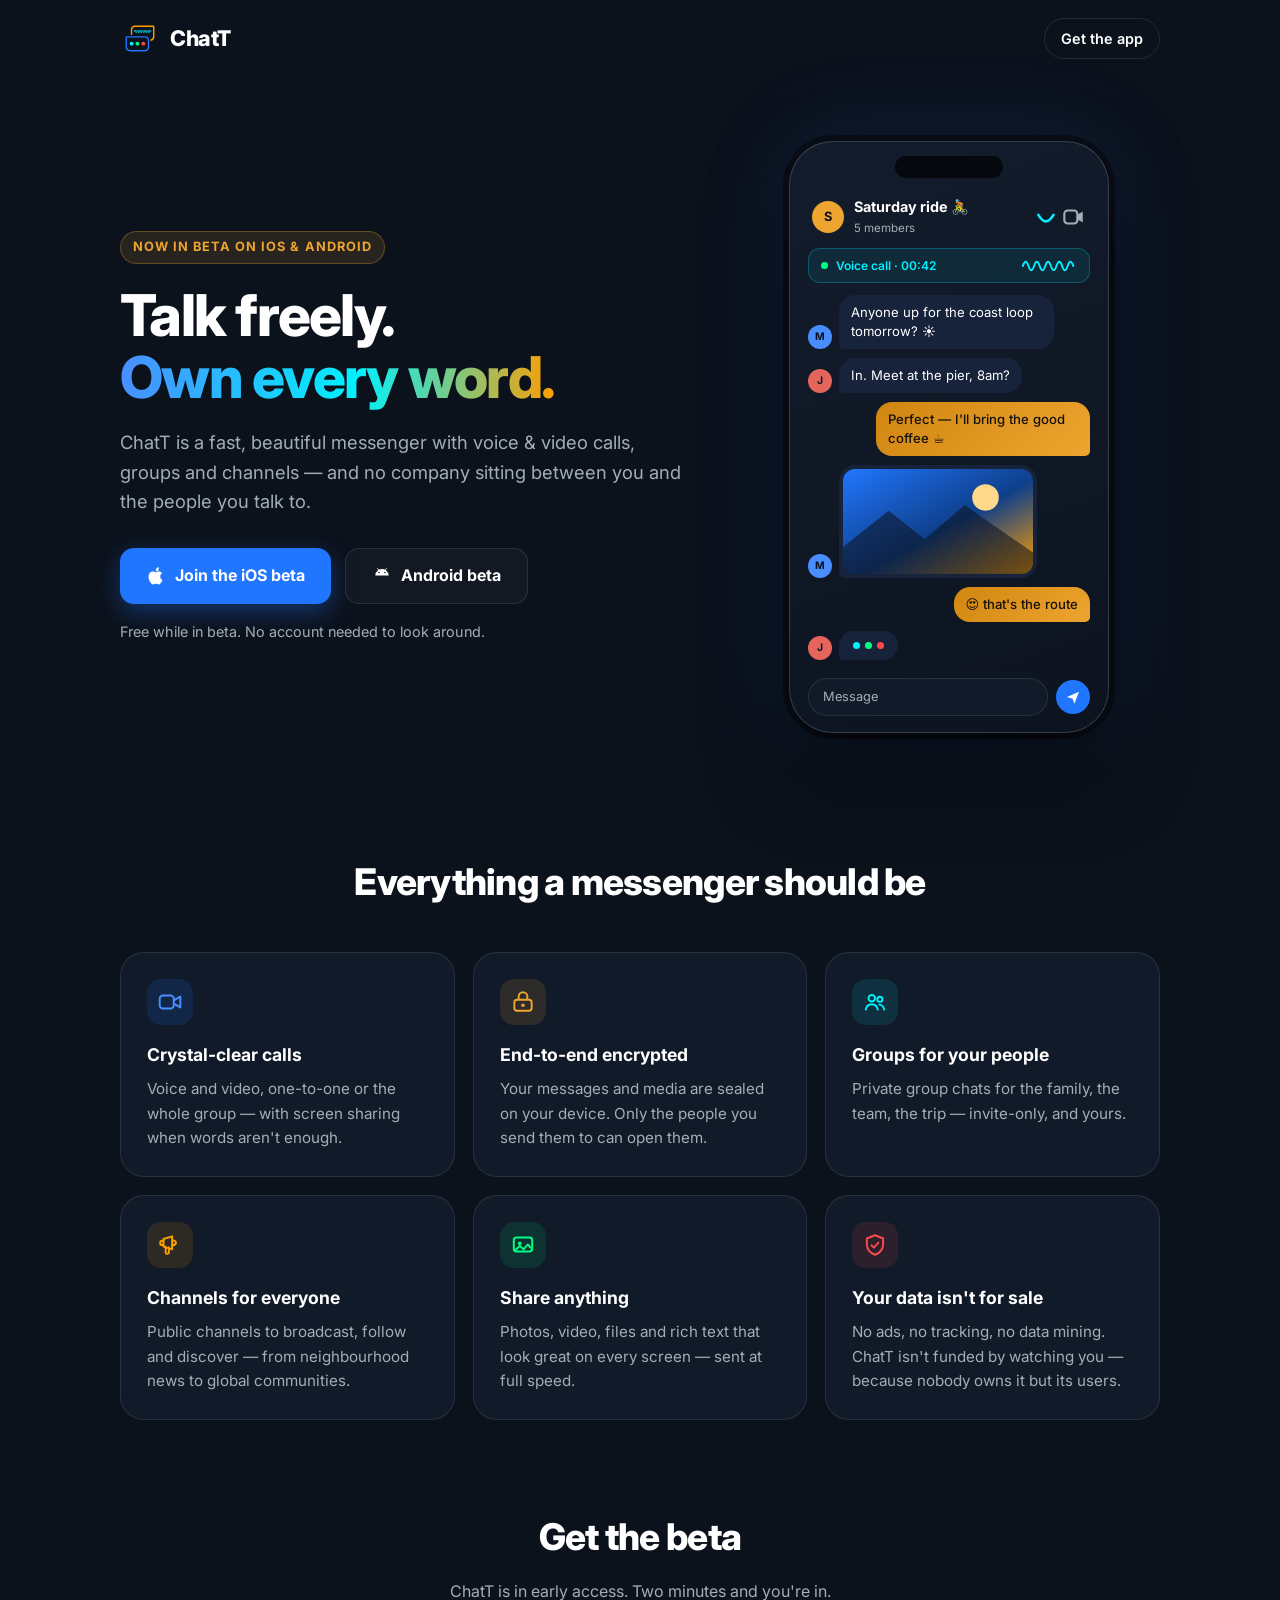
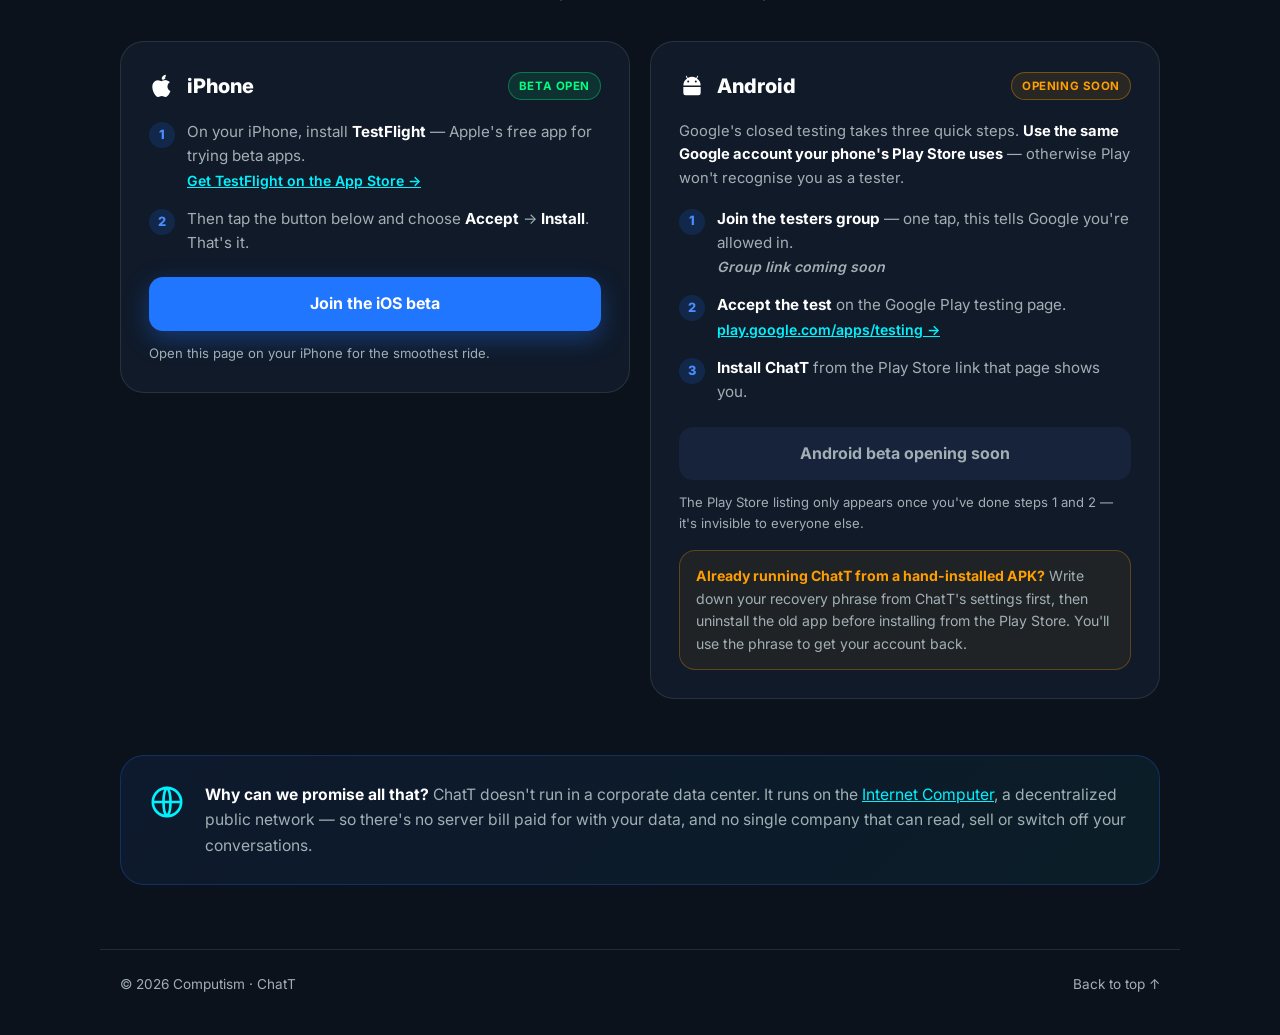
==== index.html @ c8d780f8 "ChatT landing page: hero, features, beta install steps Static HTML/CSS, no build. Dark navy brand pa" ====
<!doctype html>
<html lang="en">
<head>
  <meta charset="utf-8" />
  <meta name="viewport" content="width=device-width, initial-scale=1" />
  <title>ChatT — private messaging, calls and communities</title>
  <meta name="description" content="ChatT is a fast, private messenger with voice & video calls, groups and channels — built on the Internet Computer, so no company sits between you and the people you talk to." />
  <meta name="theme-color" content="#0C121C" />
  <meta property="og:title" content="ChatT — private messaging, calls and communities" />
  <meta property="og:description" content="Private messaging, crystal-clear calls, groups and channels. No ads, no tracking. Now in beta on iOS and Android." />
  <meta property="og:type" content="website" />
  <link rel="icon" href="assets/appicon.svg" type="image/svg+xml" />
  <link rel="stylesheet" href="styles.css" />
</head>
<body>

<header class="site-header">
  <a class="brand" href="#top" aria-label="ChatT home">
    <svg class="brand-mark" viewBox="40 46 144 133" aria-hidden="true">
      <path fill-rule="evenodd" clip-rule="evenodd" d="M131 104C138.732 104 145 110.268 145 118V145C145 152.732 138.732 159 131 159H76C67.1634 159 60 151.837 60 143V109C60 106.239 62.2386 104 65 104H131ZM67 109C65.8954 109 65 109.895 65 111V141C65 148.18 70.8203 154 78 154H130C135.523 154 140 149.523 140 144V119C140 113.477 135.523 109 130 109H67Z" fill="#2176FF"/>
      <path d="M159 66C161.761 66 164 68.2386 164 71V105C164 113.707 158.66 119.819 152.763 120.953C152.588 120.986 152.411 121 152.232 121H151.5C150.119 121 149 119.881 149 118.5C149 117.095 150.112 115.975 151.46 115.581C156.575 114.09 159 109.012 159 103V73C159 71.8954 158.105 71 157 71H94C88.4772 71 84 75.4772 84 81V97.5C84 98.8807 82.8807 100 81.5 100C80.1193 100 79 98.8807 79 97.5V80C79 72.268 85.268 66 93 66H159Z" fill="#FF9E00"/>
      <path d="M83.6087 111C84.6807 111 85.645 111.595 86.3333 112.417C88.1671 114.607 90.9202 116 94 116H135.5C136.881 116 138 117.119 138 118.5C138 119.881 136.881 121 135.5 121H93C88.0878 121 83.7672 118.47 81.2689 114.642C80.1708 112.959 81.5995 111 83.6087 111Z" fill="#0C121C"/>
      <path d="M92 87C93.5 80.3333 95 80.3333 96.5 87C98 93.6667 99.5 93.6667 101 87C102.5 80.3333 104 80.3333 105.5 87C107 93.6667 108.5 93.6667 110 87C111.5 80.3333 113 80.3333 114.5 87C116 93.6667 117.5 93.6667 119 87C120.5 80.3333 122 80.3333 123.5 87C125 93.6667 126.5 93.6667 128 87C129.5 80.3333 131 80.3333 132.5 87C134 93.6667 135.5 93.6667 137 87C138.5 80.3333 140 80.3333 141.5 87C143 93.6667 144.5 93.6667 146 87C147.5 80.3333 149 80.3333 150.5 87" stroke="#00F2FF" stroke-width="3" stroke-linecap="round"/>
      <circle cx="82" cy="131" r="7" fill="#00F2FF"/>
      <circle cx="124" cy="131" r="7" fill="#FF494C"/>
      <circle cx="103" cy="131" r="7" fill="#00FF83"/>
    </svg>
    <span class="brand-name">ChatT</span>
  </a>
  <a class="header-cta" href="#get">Get the app</a>
</header>

<main id="top">

  <!-- ============ HERO ============ -->
  <section class="hero">
    <div class="hero-copy">
      <p class="eyebrow">Now in beta on iOS &amp; Android</p>
      <h1>Talk freely.<br /><span class="grad">Own every word.</span></h1>
      <p class="lede">
        ChatT is a fast, beautiful messenger with voice &amp; video calls, groups and
        channels — and no company sitting between you and the people you talk to.
      </p>
      <div class="cta-row">
        <a class="btn btn-primary" href="https://testflight.apple.com/join/wXer1BjH">
          <svg viewBox="0 0 24 24" aria-hidden="true"><path fill="currentColor" d="M17.05 12.54c-.03-2.6 2.12-3.85 2.22-3.91-1.21-1.77-3.09-2.01-3.76-2.04-1.6-.16-3.12.94-3.93.94-.8 0-2.06-.92-3.39-.89-1.74.03-3.35 1.01-4.25 2.57-1.81 3.14-.46 7.79 1.3 10.34.86 1.25 1.89 2.65 3.24 2.6 1.3-.05 1.79-.84 3.36-.84 1.57 0 2.01.84 3.39.81 1.4-.02 2.28-1.27 3.14-2.52.99-1.45 1.39-2.85 1.42-2.92-.03-.01-2.72-1.04-2.74-4.14zM14.46 4.9c.72-.87 1.2-2.08 1.07-3.28-1.03.04-2.28.69-3.02 1.55-.66.77-1.24 2-.09 3.16 1.15.09 2.32-.58 3.04-1.43z"/></svg>
          Join the iOS beta
        </a>
        <a class="btn btn-ghost" href="#android">
          <svg viewBox="0 0 24 24" aria-hidden="true"><path fill="currentColor" d="M6.38 3.2l1.02 1.77A7.97 7.97 0 0 0 4 11.5h16a7.97 7.97 0 0 0-3.4-6.53l1.02-1.77a.4.4 0 1 0-.69-.4L15.9 4.6a7.9 7.9 0 0 0-7.8 0L7.07 2.8a.4.4 0 1 0-.69.4zM8.5 8.75a.95.95 0 1 1 0-1.9.95.95 0 0 1 0 1.9zm7 0a.95.95 0 1 1 0-1.9.95.95 0 0 1 0 1.9z"/></svg>
          Android beta
        </a>
      </div>
      <p class="cta-note">Free while in beta. No account needed to look around.</p>
    </div>

    <!-- ============ PHONE MOCKUP ============ -->
    <div class="hero-visual" aria-hidden="true">
      <div class="phone">
        <div class="phone-notch"></div>
        <div class="chat-header">
          <div class="avatar av-gold">S</div>
          <div class="chat-title">
            <strong>Saturday ride 🚴</strong>
            <span>5 members</span>
          </div>
          <svg class="call-icons" viewBox="0 0 48 20"><path d="M4 4c5 8 9 8 14 0" stroke="#00F2FF" stroke-width="2.4" fill="none" stroke-linecap="round" transform="translate(0,4)"/><rect x="28" y="4" width="12" height="12" rx="3" fill="none" stroke="#a1afb4" stroke-width="2"/><path d="M40 8l5-3v10l-5-3z" fill="#a1afb4"/></svg>
        </div>
        <div class="call-banner">
          <span class="pulse-dot"></span> Voice call · 00:42
          <svg viewBox="0 0 60 14" class="wave"><path d="M2 7 C4 1,6 1,8 7 S12 13,14 7 S18 1,20 7 S24 13,26 7 S30 1,32 7 S36 13,38 7 S42 1,44 7 S48 13,50 7 S54 1,56 7" stroke="#00F2FF" stroke-width="2" fill="none" stroke-linecap="round"/></svg>
        </div>
        <div class="chat-scroll">
          <div class="msg received">
            <div class="avatar av-blue">M</div>
            <div class="bubble">Anyone up for the coast loop tomorrow? ☀️</div>
          </div>
          <div class="msg received">
            <div class="avatar av-coral">J</div>
            <div class="bubble">In. Meet at the pier, 8am?</div>
          </div>
          <div class="msg sent">
            <div class="bubble">Perfect — I'll bring the good coffee ☕</div>
          </div>
          <div class="msg received">
            <div class="avatar av-blue">M</div>
            <div class="bubble bubble-img">
              <svg viewBox="0 0 200 110"><defs><linearGradient id="pic" x1="0" y1="0" x2="1" y2="1"><stop offset="0" stop-color="#2176FF"/><stop offset=".55" stop-color="#0e3f8a"/><stop offset="1" stop-color="#FF9E00"/></linearGradient></defs><rect width="200" height="110" fill="url(#pic)"/><circle cx="150" cy="30" r="14" fill="#FFD98A"/><path d="M0 82 L48 44 L86 74 L128 38 L200 88 L200 110 L0 110 Z" fill="#0C121C" opacity=".55"/></svg>
            </div>
          </div>
          <div class="msg sent">
            <div class="bubble">😍 that's the route</div>
          </div>
          <div class="msg received typing">
            <div class="avatar av-coral">J</div>
            <div class="bubble bubble-typing">
              <span class="dot d1"></span><span class="dot d2"></span><span class="dot d3"></span>
            </div>
          </div>
        </div>
        <div class="chat-input">
          <div class="fake-field">Message</div>
          <div class="send-btn"><svg viewBox="0 0 24 24"><path d="M3 12l18-8-7 18-2.5-7.5L3 12z" fill="#fff"/></svg></div>
        </div>
      </div>
    </div>
  </section>

  <!-- ============ FEATURES ============ -->
  <section class="features" aria-labelledby="features-title">
    <h2 id="features-title">Everything a messenger should be</h2>
    <div class="feature-grid">
      <article class="card">
        <div class="card-icon icon-blue"><svg viewBox="0 0 24 24"><rect x="2.5" y="6" width="13" height="12" rx="3" fill="none" stroke="currentColor" stroke-width="1.8"/><path d="M15.5 10.5l6-3.5v10l-6-3.5" fill="none" stroke="currentColor" stroke-width="1.8" stroke-linejoin="round"/></svg></div>
        <h3>Crystal-clear calls</h3>
        <p>Voice and video, one-to-one or the whole group — with screen sharing when words aren't enough.</p>
      </article>
      <article class="card">
        <div class="card-icon icon-gold"><svg viewBox="0 0 24 24"><rect x="4" y="10" width="16" height="10" rx="2.5" fill="none" stroke="currentColor" stroke-width="1.8"/><path d="M8 10V7a4 4 0 0 1 8 0v3" fill="none" stroke="currentColor" stroke-width="1.8"/><circle cx="12" cy="15" r="1.6" fill="currentColor"/></svg></div>
        <h3>End-to-end encrypted</h3>
        <p>Your messages and media are sealed on your device. Only the people you send them to can open them.</p>
      </article>
      <article class="card">
        <div class="card-icon icon-cyan"><svg viewBox="0 0 24 24"><circle cx="9" cy="8.5" r="3" fill="none" stroke="currentColor" stroke-width="1.8"/><path d="M3.5 19c.6-3.2 2.8-5 5.5-5s4.9 1.8 5.5 5" fill="none" stroke="currentColor" stroke-width="1.8" stroke-linecap="round"/><circle cx="16.5" cy="9.5" r="2.4" fill="none" stroke="currentColor" stroke-width="1.8"/><path d="M16 14.4c2.3.2 4 1.8 4.5 4.6" fill="none" stroke="currentColor" stroke-width="1.8" stroke-linecap="round"/></svg></div>
        <h3>Groups for your people</h3>
        <p>Private group chats for the family, the team, the trip — invite-only, and yours.</p>
      </article>
      <article class="card">
        <div class="card-icon icon-orange"><svg viewBox="0 0 24 24"><path d="M14 4l-8 2.5v7L14 16V4z" fill="none" stroke="currentColor" stroke-width="1.8" stroke-linejoin="round"/><path d="M6 8H4.5A1.5 1.5 0 0 0 3 9.5v1A1.5 1.5 0 0 0 4.5 12H6M14 7.5c2 .3 3.5 1 3.5 2.5s-1.5 2.2-3.5 2.5M8 13.5V19a1 1 0 0 0 1 1h1a1 1 0 0 0 1-1v-5" fill="none" stroke="currentColor" stroke-width="1.8" stroke-linecap="round"/></svg></div>
        <h3>Channels for everyone</h3>
        <p>Public channels to broadcast, follow and discover — from neighbourhood news to global communities.</p>
      </article>
      <article class="card">
        <div class="card-icon icon-green"><svg viewBox="0 0 24 24"><rect x="3.5" y="5" width="17" height="13" rx="2.5" fill="none" stroke="currentColor" stroke-width="1.8"/><circle cx="9" cy="10.5" r="1.7" fill="currentColor"/><path d="M4.5 17l4.5-4 3.5 3 4-4.5 3 3.5" fill="none" stroke="currentColor" stroke-width="1.8" stroke-linejoin="round"/></svg></div>
        <h3>Share anything</h3>
        <p>Photos, video, files and rich text that look great on every screen — sent at full speed.</p>
      </article>
      <article class="card">
        <div class="card-icon icon-coral"><svg viewBox="0 0 24 24"><path d="M12 3l7.5 3v5c0 4.5-3 8.3-7.5 10-4.5-1.7-7.5-5.5-7.5-10V6L12 3z" fill="none" stroke="currentColor" stroke-width="1.8" stroke-linejoin="round"/><path d="M8.8 12.2l2.2 2.2 4.2-4.6" fill="none" stroke="currentColor" stroke-width="1.8" stroke-linecap="round" stroke-linejoin="round"/></svg></div>
        <h3>Your data isn't for sale</h3>
        <p>No ads, no tracking, no data mining. ChatT isn't funded by watching you — because nobody owns it but its users.</p>
      </article>
    </div>
  </section>

  <!-- ============ GET THE APP ============ -->
  <section class="get" id="get" aria-labelledby="get-title">
    <h2 id="get-title">Get the beta</h2>
    <p class="get-sub">ChatT is in early access. Two minutes and you're in.</p>

    <div class="store-grid">
      <article class="store-card" id="ios">
        <header class="store-head">
          <svg class="store-logo" viewBox="0 0 24 24" aria-hidden="true"><path fill="currentColor" d="M17.05 12.54c-.03-2.6 2.12-3.85 2.22-3.91-1.21-1.77-3.09-2.01-3.76-2.04-1.6-.16-3.12.94-3.93.94-.8 0-2.06-.92-3.39-.89-1.74.03-3.35 1.01-4.25 2.57-1.81 3.14-.46 7.79 1.3 10.34.86 1.25 1.89 2.65 3.24 2.6 1.3-.05 1.79-.84 3.36-.84 1.57 0 2.01.84 3.39.81 1.4-.02 2.28-1.27 3.14-2.52.99-1.45 1.39-2.85 1.42-2.92-.03-.01-2.72-1.04-2.74-4.14zM14.46 4.9c.72-.87 1.2-2.08 1.07-3.28-1.03.04-2.28.69-3.02 1.55-.66.77-1.24 2-.09 3.16 1.15.09 2.32-.58 3.04-1.43z"/></svg>
          <h3>iPhone</h3>
          <span class="pill pill-live">Beta open</span>
        </header>
        <ol class="steps">
          <li><span class="step-n">1</span><span>On your iPhone, install <strong>TestFlight</strong> — Apple's free app for trying beta apps.<br /><a class="mini-link" href="https://apps.apple.com/app/testflight/id899247664">Get TestFlight on the App&nbsp;Store&nbsp;→</a></span></li>
          <li><span class="step-n">2</span><span>Then tap the button below and choose <strong>Accept</strong> → <strong>Install</strong>. That's it.</span></li>
        </ol>
        <a class="btn btn-primary btn-block" href="https://testflight.apple.com/join/wXer1BjH">Join the iOS beta</a>
        <p class="store-note">Open this page on your iPhone for the smoothest ride.</p>
      </article>

      <article class="store-card" id="android">
        <header class="store-head">
          <svg class="store-logo" viewBox="0 0 24 24" aria-hidden="true"><path fill="currentColor" d="M6.38 3.2l1.02 1.77A7.97 7.97 0 0 0 4 11.5h16a7.97 7.97 0 0 0-3.4-6.53l1.02-1.77a.4.4 0 1 0-.69-.4L15.9 4.6a7.9 7.9 0 0 0-7.8 0L7.07 2.8a.4.4 0 1 0-.69.4zM8.5 8.75a.95.95 0 1 1 0-1.9.95.95 0 0 1 0 1.9zm7 0a.95.95 0 1 1 0-1.9.95.95 0 0 1 0 1.9zM4 13h16v5.5a2 2 0 0 1-2 2H6a2 2 0 0 1-2-2V13z"/></svg>
          <h3>Android</h3>
          <span class="pill pill-soon">Opening soon</span>
        </header>
        <p class="store-preamble">Google's closed testing takes three quick steps. <strong>Use the same Google account your phone's Play&nbsp;Store uses</strong> — otherwise Play won't recognise you as a tester.</p>
        <ol class="steps">
          <!-- TODO: real Google Group URL once the testers group exists -->
          <li><span class="step-n">1</span><span><strong>Join the testers group</strong> — one tap, this tells Google you're allowed in.<br /><span class="mini-link mini-disabled">Group link coming soon</span></span></li>
          <li><span class="step-n">2</span><span><strong>Accept the test</strong> on the Google Play testing page.<br /><a class="mini-link" href="https://play.google.com/apps/testing/com.computism.chatt">play.google.com/apps/testing&nbsp;→</a></span></li>
          <li><span class="step-n">3</span><span><strong>Install ChatT</strong> from the Play Store link that page shows you.</span></li>
        </ol>
        <span class="btn btn-disabled btn-block" aria-disabled="true">Android beta opening soon</span>
        <p class="store-note">The Play Store listing only appears once you've done steps 1 and 2 — it's invisible to everyone else.</p>
        <aside class="upgrade-note">
          <strong>Already running ChatT from a hand-installed APK?</strong> Write down your
          recovery phrase from ChatT's settings first, then uninstall the old app before
          installing from the Play Store. You'll use the phrase to get your account back.
        </aside>
      </article>
    </div>
  </section>

  <!-- ============ TRUST FOOTNOTE ============ -->
  <section class="trust">
    <svg class="trust-mark" viewBox="0 0 24 24" aria-hidden="true"><circle cx="12" cy="12" r="8.5" fill="none" stroke="currentColor" stroke-width="1.6"/><path d="M3.5 12h17M12 3.5c2.8 2.4 2.8 14.6 0 17M12 3.5c-2.8 2.4-2.8 14.6 0 17" fill="none" stroke="currentColor" stroke-width="1.6"/></svg>
    <p>
      <strong>Why can we promise all that?</strong> ChatT doesn't run in a corporate data
      center. It runs on the <a href="https://internetcomputer.org">Internet Computer</a>,
      a decentralized public network — so there's no server bill paid for with your data,
      and no single company that can read, sell or switch off your conversations.
    </p>
  </section>

</main>

<footer class="site-footer">
  <span>© 2026 Computism · ChatT</span>
  <a href="#top">Back to top ↑</a>
</footer>

</body>
</html>
---- styles.css ----
/* ============ base ============ */
@font-face {
  font-family: "Inter";
  src: url("assets/fonts/Inter-Variable.woff2") format("woff2");
  font-weight: 100 900;
  font-display: swap;
}

:root {
  --bg: #0c121c;
  --surface-1: #101a29;
  --surface-2: #16233a;
  --line: rgba(161, 175, 180, 0.16);
  --text: #ffffff;
  --text-2: #a1afb4;
  --blue: #2176ff;
  --blue-bright: #4a8dff;
  --orange: #ff9e00;
  --cyan: #00f2ff;
  --gold: #eea530;
  --gold-deep: #d08610;
  --green: #00ff83;
  --coral: #ff494c;
  --rad: 16px;
  --rad-lg: 24px;
}

* { margin: 0; padding: 0; box-sizing: border-box; }

html { scroll-behavior: smooth; }

body {
  font-family: "Inter", system-ui, -apple-system, BlinkMacSystemFont, "Segoe UI", Roboto, sans-serif;
  background: var(--bg);
  color: var(--text);
  line-height: 1.6;
  -webkit-font-smoothing: antialiased;
}

img, svg { max-width: 100%; }
a { color: var(--cyan); }

main {
  max-width: 1080px;
  margin: 0 auto;
  padding: 0 20px;
}

/* ============ header ============ */
.site-header {
  max-width: 1080px;
  margin: 0 auto;
  padding: 18px 20px;
  display: flex;
  align-items: center;
  justify-content: space-between;
}

.brand {
  display: flex;
  align-items: center;
  gap: 10px;
  text-decoration: none;
  color: var(--text);
}

.brand-mark { width: 40px; height: 37px; }

.brand-name {
  font-size: 1.35rem;
  font-weight: 800;
  letter-spacing: -0.02em;
}

.header-cta {
  font-size: 0.9rem;
  font-weight: 600;
  color: var(--text);
  text-decoration: none;
  padding: 8px 16px;
  border: 1px solid var(--line);
  border-radius: 999px;
  transition: border-color 0.2s, background 0.2s;
}
.header-cta:hover { border-color: var(--blue); background: rgba(33, 118, 255, 0.12); }

/* ============ hero ============ */
.hero {
  display: grid;
  gap: 48px;
  padding: 40px 0 72px;
  align-items: center;
}

.eyebrow {
  display: inline-block;
  font-size: 0.8rem;
  font-weight: 700;
  letter-spacing: 0.08em;
  text-transform: uppercase;
  color: var(--gold);
  background: rgba(238, 165, 48, 0.12);
  border: 1px solid rgba(238, 165, 48, 0.3);
  padding: 5px 12px;
  border-radius: 999px;
  margin-bottom: 20px;
}

h1 {
  font-size: clamp(2.4rem, 6vw, 3.6rem);
  font-weight: 800;
  letter-spacing: -0.03em;
  line-height: 1.08;
  margin-bottom: 20px;
}

.grad {
  background: linear-gradient(92deg, var(--blue-bright) 0%, var(--cyan) 55%, var(--orange) 100%);
  -webkit-background-clip: text;
  background-clip: text;
  color: transparent;
}

.lede {
  font-size: 1.15rem;
  color: var(--text-2);
  max-width: 34em;
  margin-bottom: 32px;
}

.cta-row {
  display: flex;
  flex-wrap: wrap;
  gap: 14px;
}

.btn {
  display: inline-flex;
  align-items: center;
  justify-content: center;
  gap: 9px;
  font-family: inherit;
  font-size: 1rem;
  font-weight: 700;
  text-decoration: none;
  padding: 14px 26px;
  border-radius: 14px;
  transition: transform 0.15s, box-shadow 0.15s, background 0.2s;
}
.btn svg { width: 20px; height: 20px; flex: none; }

.btn-primary {
  background: var(--blue);
  color: #fff;
  box-shadow: 0 8px 24px rgba(33, 118, 255, 0.35);
}
.btn-primary:hover { background: var(--blue-bright); transform: translateY(-1px); }

.btn-ghost {
  color: var(--text);
  border: 1px solid var(--line);
  background: rgba(255, 255, 255, 0.03);
}
.btn-ghost:hover { border-color: var(--text-2); }

.btn-disabled {
  background: var(--surface-2);
  color: var(--text-2);
  cursor: not-allowed;
}

.btn-block { width: 100%; }

.cta-note {
  margin-top: 16px;
  font-size: 0.9rem;
  color: var(--text-2);
}

/* ============ phone mockup ============ */
.hero-visual { display: flex; justify-content: center; }

.phone {
  width: min(320px, 88vw);
  background: linear-gradient(160deg, #131c2c, #0d1420);
  border: 1px solid rgba(161, 175, 180, 0.25);
  border-radius: 44px;
  padding: 14px 12px 12px;
  box-shadow:
    0 40px 80px rgba(0, 0, 0, 0.55),
    0 0 0 6px rgba(9, 13, 20, 0.9),
    0 0 90px rgba(33, 118, 255, 0.18);
  display: flex;
  flex-direction: column;
  overflow: hidden;
}

.phone-notch {
  width: 108px;
  height: 22px;
  background: #05080d;
  border-radius: 999px;
  margin: 0 auto 12px;
}

.chat-header {
  display: flex;
  align-items: center;
  gap: 10px;
  padding: 8px 10px;
}

.chat-title { flex: 1; line-height: 1.25; }
.chat-title strong { display: block; font-size: 0.9rem; }
.chat-title span { font-size: 0.72rem; color: var(--text-2); }
.call-icons { width: 52px; height: 22px; }

.avatar {
  width: 32px;
  height: 32px;
  border-radius: 50%;
  display: flex;
  align-items: center;
  justify-content: center;
  font-size: 0.8rem;
  font-weight: 700;
  color: #0c121c;
  flex: none;
}
.av-gold { background: var(--gold); }
.av-blue { background: var(--blue-bright); }
.av-coral { background: #e3655b; }

.call-banner {
  display: flex;
  align-items: center;
  gap: 8px;
  margin: 4px 6px 8px;
  padding: 7px 12px;
  border-radius: 12px;
  background: rgba(0, 242, 255, 0.08);
  border: 1px solid rgba(0, 242, 255, 0.25);
  font-size: 0.75rem;
  font-weight: 600;
  color: var(--cyan);
}
.call-banner .wave { width: 56px; height: 14px; margin-left: auto; }

.pulse-dot {
  width: 7px;
  height: 7px;
  border-radius: 50%;
  background: var(--green);
  animation: pulse 1.6s ease-in-out infinite;
}

@keyframes pulse {
  0%, 100% { opacity: 1; }
  50% { opacity: 0.35; }
}

.chat-scroll {
  display: flex;
  flex-direction: column;
  gap: 9px;
  padding: 4px 6px 12px;
}

.msg { display: flex; align-items: flex-end; gap: 7px; }
.msg .avatar { width: 24px; height: 24px; font-size: 0.65rem; }
.msg.sent { justify-content: flex-end; }

.bubble {
  max-width: 76%;
  padding: 8px 12px;
  border-radius: 16px;
  font-size: 0.82rem;
  line-height: 1.45;
  background: var(--surface-2);
  border-bottom-left-radius: 5px;
}

.msg.sent .bubble {
  background: linear-gradient(135deg, var(--gold-deep), var(--gold));
  color: #14100a;
  font-weight: 500;
  border-bottom-left-radius: 16px;
  border-bottom-right-radius: 5px;
}

.bubble-img { padding: 4px; overflow: hidden; }
.bubble-img svg { display: block; border-radius: 12px; width: 190px; }

.bubble-typing { display: flex; gap: 5px; padding: 11px 14px; }
.dot {
  width: 7px;
  height: 7px;
  border-radius: 50%;
  animation: bounce 1.2s ease-in-out infinite;
}
.d1 { background: var(--cyan); }
.d2 { background: var(--green); animation-delay: 0.15s; }
.d3 { background: var(--coral); animation-delay: 0.3s; }

@keyframes bounce {
  0%, 60%, 100% { transform: translateY(0); }
  30% { transform: translateY(-4px); }
}

@media (prefers-reduced-motion: reduce) {
  .pulse-dot, .dot { animation: none; }
  html { scroll-behavior: auto; }
}

.chat-input {
  display: flex;
  align-items: center;
  gap: 8px;
  padding: 6px 6px 4px;
}

.fake-field {
  flex: 1;
  background: var(--surface-1);
  border: 1px solid var(--line);
  border-radius: 999px;
  padding: 8px 14px;
  font-size: 0.8rem;
  color: var(--text-2);
}

.send-btn {
  width: 34px;
  height: 34px;
  border-radius: 50%;
  background: var(--blue);
  display: flex;
  align-items: center;
  justify-content: center;
  flex: none;
}
.send-btn svg { width: 16px; height: 16px; }

/* ============ features ============ */
.features { padding: 24px 0 64px; }

h2 {
  font-size: clamp(1.7rem, 4vw, 2.3rem);
  font-weight: 800;
  letter-spacing: -0.02em;
  text-align: center;
  margin-bottom: 40px;
}

.feature-grid {
  display: grid;
  gap: 18px;
  grid-template-columns: 1fr;
}

.card {
  background: var(--surface-1);
  border: 1px solid var(--line);
  border-radius: var(--rad-lg);
  padding: 26px;
  transition: border-color 0.2s, transform 0.2s;
}
.card:hover { border-color: rgba(33, 118, 255, 0.4); transform: translateY(-2px); }

.card-icon {
  width: 46px;
  height: 46px;
  border-radius: 14px;
  display: flex;
  align-items: center;
  justify-content: center;
  margin-bottom: 16px;
}
.card-icon svg { width: 26px; height: 26px; }

.icon-blue   { color: var(--blue-bright); background: rgba(33, 118, 255, 0.14); }
.icon-gold   { color: var(--gold);        background: rgba(238, 165, 48, 0.13); }
.icon-cyan   { color: var(--cyan);        background: rgba(0, 242, 255, 0.1); }
.icon-orange { color: var(--orange);      background: rgba(255, 158, 0, 0.12); }
.icon-green  { color: var(--green);       background: rgba(0, 255, 131, 0.1); }
.icon-coral  { color: var(--coral);       background: rgba(255, 73, 76, 0.12); }

.card h3 { font-size: 1.1rem; font-weight: 700; margin-bottom: 8px; }
.card p { font-size: 0.95rem; color: var(--text-2); }

/* ============ get the app ============ */
.get { padding: 24px 0 56px; }

.get-sub {
  text-align: center;
  color: var(--text-2);
  margin: -28px 0 36px;
}

.store-grid {
  display: grid;
  gap: 20px;
  grid-template-columns: 1fr;
  align-items: start;
}

.store-card {
  background: var(--surface-1);
  border: 1px solid var(--line);
  border-radius: var(--rad-lg);
  padding: 28px;
  scroll-margin-top: 24px;
}

.store-head {
  display: flex;
  align-items: center;
  gap: 12px;
  margin-bottom: 18px;
}
.store-logo { width: 26px; height: 26px; color: var(--text); flex: none; }
.store-head h3 { font-size: 1.25rem; font-weight: 800; flex: 1; }

.pill {
  font-size: 0.72rem;
  font-weight: 700;
  letter-spacing: 0.05em;
  text-transform: uppercase;
  padding: 4px 10px;
  border-radius: 999px;
}
.pill-live { color: var(--green); background: rgba(0, 255, 131, 0.1); border: 1px solid rgba(0, 255, 131, 0.35); }
.pill-soon { color: var(--orange); background: rgba(255, 158, 0, 0.1); border: 1px solid rgba(255, 158, 0, 0.35); }

.store-preamble {
  font-size: 0.92rem;
  color: var(--text-2);
  margin-bottom: 16px;
}
.store-preamble strong { color: var(--text); }

.steps {
  list-style: none;
  display: flex;
  flex-direction: column;
  gap: 14px;
  margin-bottom: 22px;
}

.steps li {
  display: flex;
  gap: 12px;
  font-size: 0.95rem;
  color: var(--text-2);
}
.steps strong { color: var(--text); }

.step-n {
  width: 26px;
  height: 26px;
  border-radius: 50%;
  background: rgba(33, 118, 255, 0.16);
  color: var(--blue-bright);
  font-size: 0.8rem;
  font-weight: 800;
  display: flex;
  align-items: center;
  justify-content: center;
  flex: none;
  margin-top: 2px;
}

.mini-link { font-size: 0.88rem; font-weight: 600; }
.mini-disabled { color: var(--text-2); font-style: italic; }

.store-note {
  margin-top: 12px;
  font-size: 0.82rem;
  color: var(--text-2);
}

.upgrade-note {
  margin-top: 16px;
  padding: 14px 16px;
  border-radius: var(--rad);
  background: rgba(255, 158, 0, 0.07);
  border: 1px solid rgba(255, 158, 0, 0.28);
  font-size: 0.88rem;
  color: var(--text-2);
}
.upgrade-note strong { color: var(--orange); }

/* ============ trust ============ */
.trust {
  display: flex;
  gap: 18px;
  align-items: flex-start;
  background: linear-gradient(135deg, rgba(33, 118, 255, 0.08), rgba(0, 242, 255, 0.05));
  border: 1px solid rgba(33, 118, 255, 0.25);
  border-radius: var(--rad-lg);
  padding: 26px;
  margin-bottom: 64px;
}

.trust-mark { width: 40px; height: 40px; color: var(--cyan); flex: none; }
.trust p { font-size: 0.98rem; color: var(--text-2); }
.trust strong { color: var(--text); }

/* ============ footer ============ */
.site-footer {
  border-top: 1px solid var(--line);
  padding: 24px 20px 40px;
  max-width: 1080px;
  margin: 0 auto;
  display: flex;
  justify-content: space-between;
  gap: 12px;
  font-size: 0.85rem;
  color: var(--text-2);
}
.site-footer a { color: var(--text-2); text-decoration: none; }
.site-footer a:hover { color: var(--text); }

/* ============ desktop ============ */
@media (min-width: 760px) {
  .hero {
    grid-template-columns: 1.15fr 0.85fr;
    padding: 64px 0 96px;
  }
  .feature-grid { grid-template-columns: repeat(3, 1fr); }
  .store-grid { grid-template-columns: 1fr 1fr; }
}

@media (min-width: 500px) and (max-width: 759px) {
  .feature-grid { grid-template-columns: repeat(2, 1fr); }
}
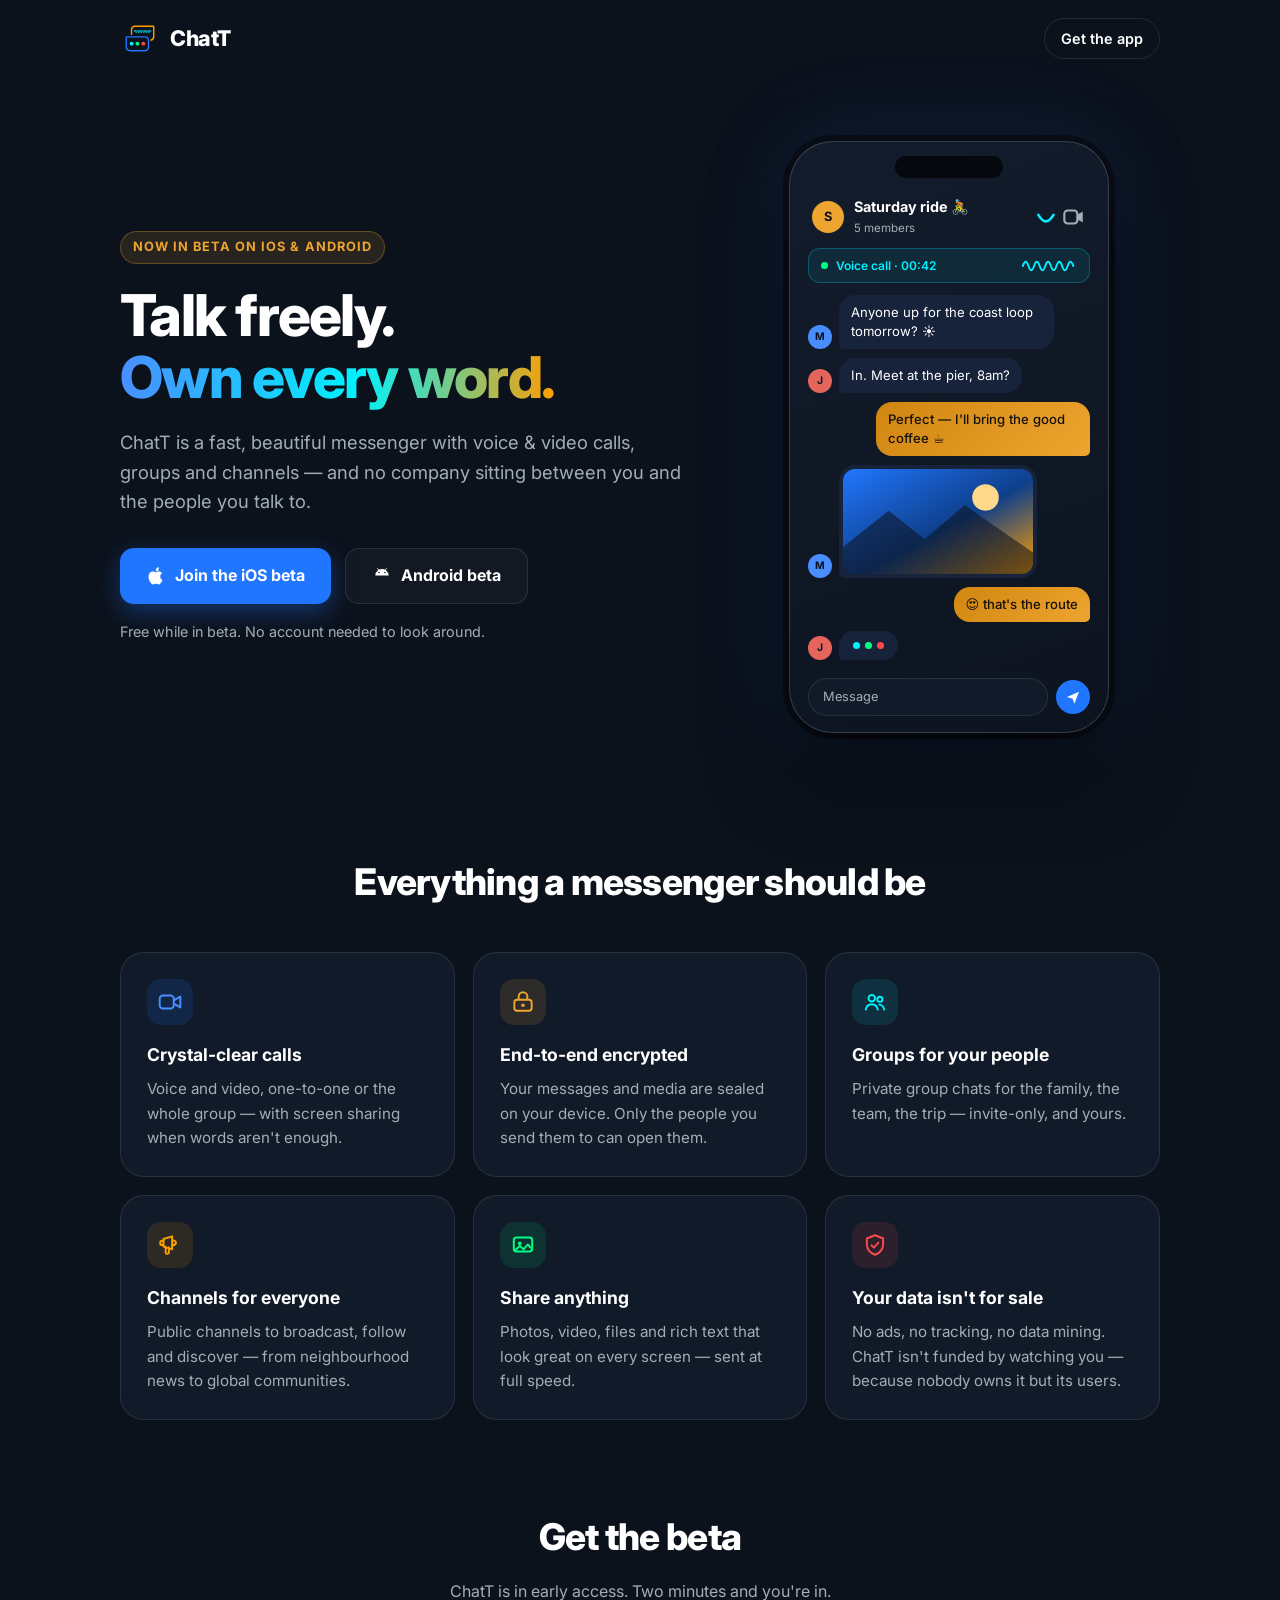
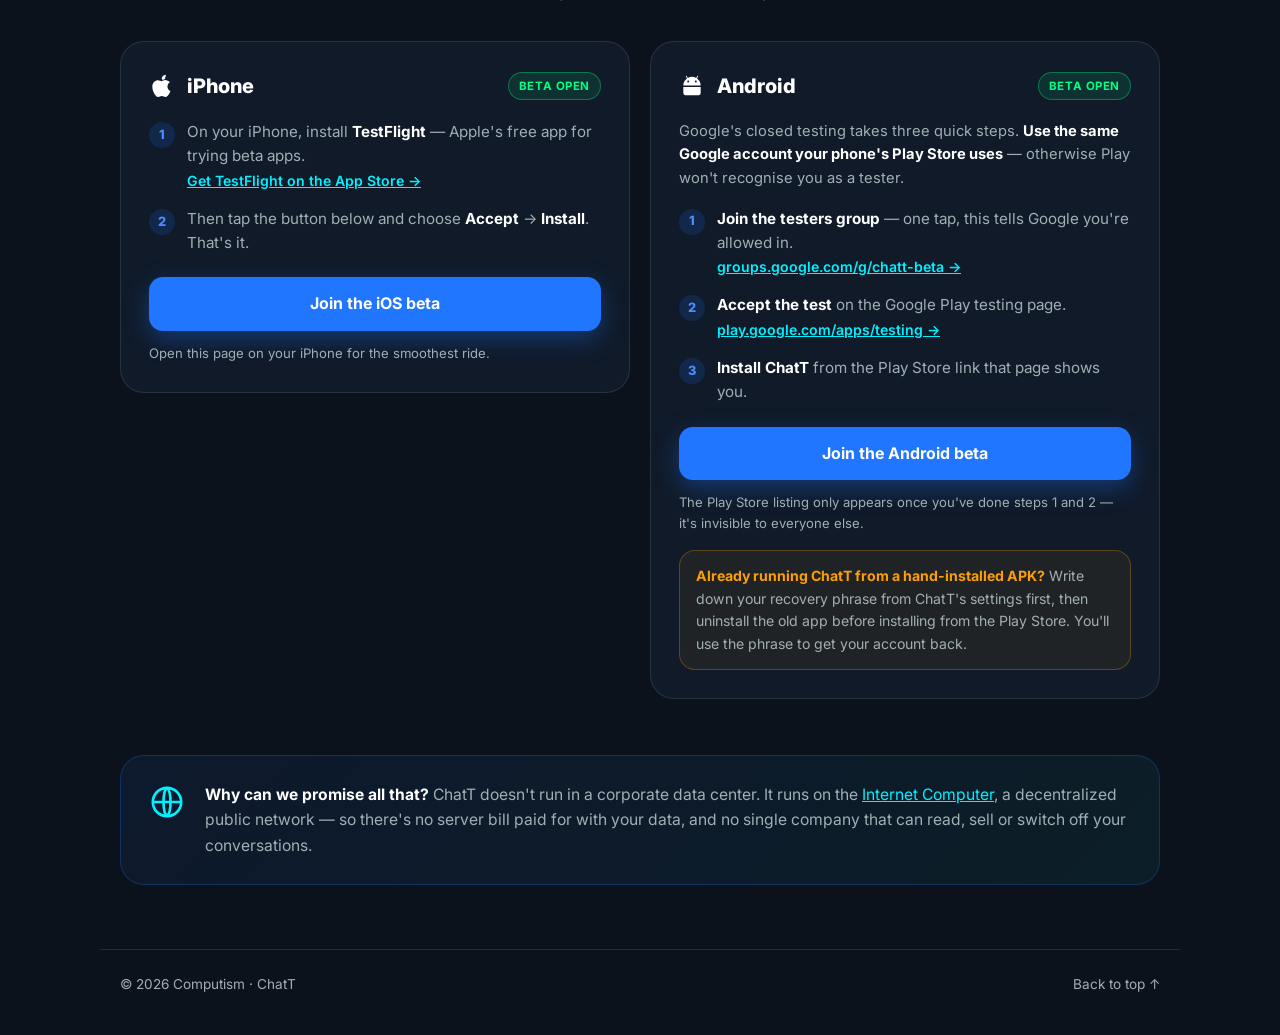
==== commit c68c719c: "Wire Android beta: real Google Group link, enable CTA Co-Authored-By: Claude Fable 5 <noreply@anthro" ====
--- a/index.html
+++ b/index.html
@@ -167,16 +167,15 @@
         <header class="store-head">
           <svg class="store-logo" viewBox="0 0 24 24" aria-hidden="true"><path fill="currentColor" d="M6.38 3.2l1.02 1.77A7.97 7.97 0 0 0 4 11.5h16a7.97 7.97 0 0 0-3.4-6.53l1.02-1.77a.4.4 0 1 0-.69-.4L15.9 4.6a7.9 7.9 0 0 0-7.8 0L7.07 2.8a.4.4 0 1 0-.69.4zM8.5 8.75a.95.95 0 1 1 0-1.9.95.95 0 0 1 0 1.9zm7 0a.95.95 0 1 1 0-1.9.95.95 0 0 1 0 1.9zM4 13h16v5.5a2 2 0 0 1-2 2H6a2 2 0 0 1-2-2V13z"/></svg>
           <h3>Android</h3>
-          <span class="pill pill-soon">Opening soon</span>
+          <span class="pill pill-live">Beta open</span>
         </header>
         <p class="store-preamble">Google's closed testing takes three quick steps. <strong>Use the same Google account your phone's Play&nbsp;Store uses</strong> — otherwise Play won't recognise you as a tester.</p>
         <ol class="steps">
-          <!-- TODO: real Google Group URL once the testers group exists -->
-          <li><span class="step-n">1</span><span><strong>Join the testers group</strong> — one tap, this tells Google you're allowed in.<br /><span class="mini-link mini-disabled">Group link coming soon</span></span></li>
+          <li><span class="step-n">1</span><span><strong>Join the testers group</strong> — one tap, this tells Google you're allowed in.<br /><a class="mini-link" href="https://groups.google.com/g/chatt-beta">groups.google.com/g/chatt-beta&nbsp;→</a></span></li>
           <li><span class="step-n">2</span><span><strong>Accept the test</strong> on the Google Play testing page.<br /><a class="mini-link" href="https://play.google.com/apps/testing/com.computism.chatt">play.google.com/apps/testing&nbsp;→</a></span></li>
           <li><span class="step-n">3</span><span><strong>Install ChatT</strong> from the Play Store link that page shows you.</span></li>
         </ol>
-        <span class="btn btn-disabled btn-block" aria-disabled="true">Android beta opening soon</span>
+        <a class="btn btn-primary btn-block" href="https://groups.google.com/g/chatt-beta">Join the Android beta</a>
         <p class="store-note">The Play Store listing only appears once you've done steps 1 and 2 — it's invisible to everyone else.</p>
         <aside class="upgrade-note">
           <strong>Already running ChatT from a hand-installed APK?</strong> Write down your
--- a/styles.css
+++ b/styles.css
@@ -163,12 +163,6 @@
 }
 .btn-ghost:hover { border-color: var(--text-2); }
 
-.btn-disabled {
-  background: var(--surface-2);
-  color: var(--text-2);
-  cursor: not-allowed;
-}
-
 .btn-block { width: 100%; }
 
 .cta-note {
@@ -471,7 +465,6 @@
 }
 
 .mini-link { font-size: 0.88rem; font-weight: 600; }
-.mini-disabled { color: var(--text-2); font-style: italic; }
 
 .store-note {
   margin-top: 12px;
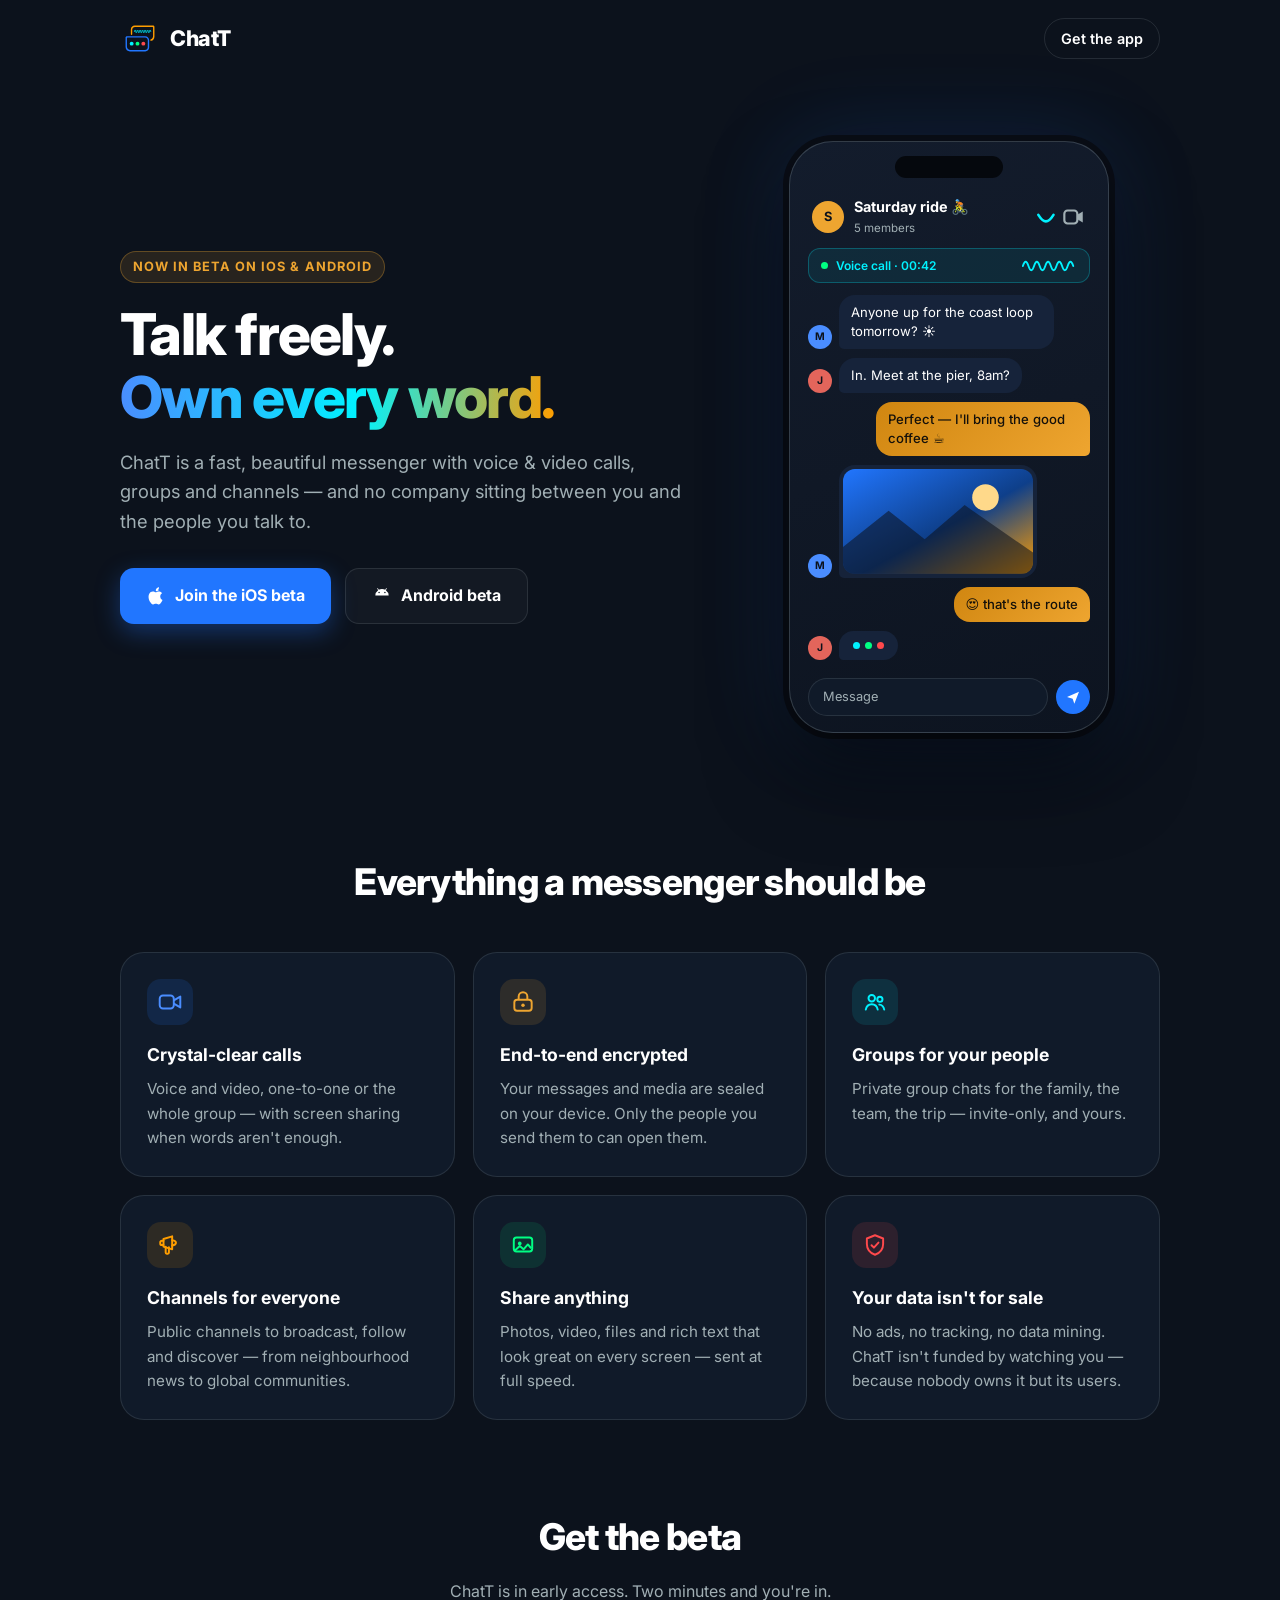
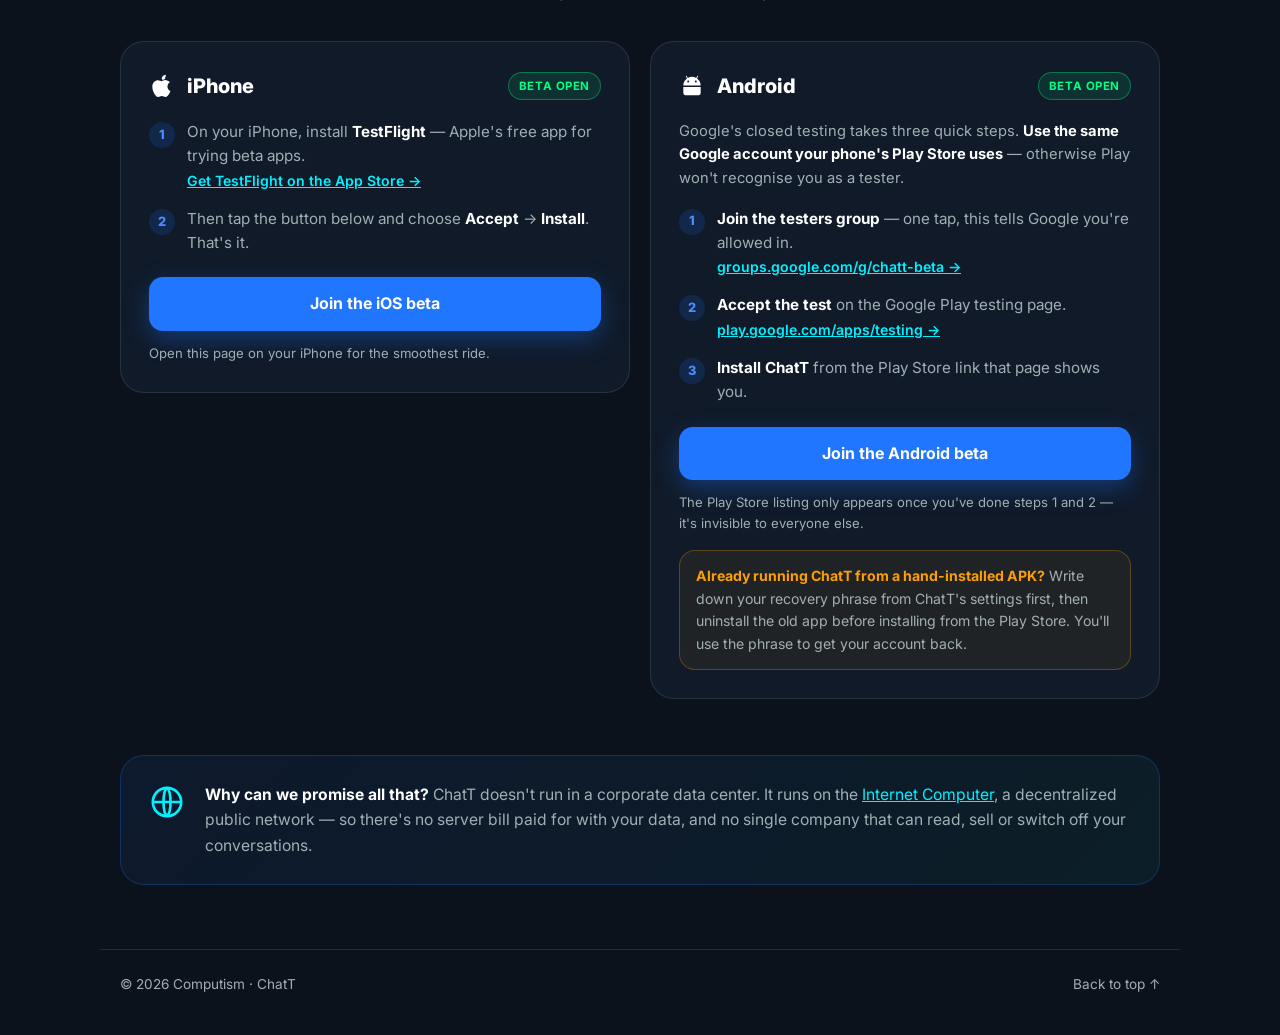
==== commit ea766150: "Remove hero cta-note line Co-Authored-By: Claude Fable 5 <noreply@anthropic.com>" ====
--- a/index.html
+++ b/index.html
@@ -50,9 +50,7 @@
           <svg viewBox="0 0 24 24" aria-hidden="true"><path fill="currentColor" d="M6.38 3.2l1.02 1.77A7.97 7.97 0 0 0 4 11.5h16a7.97 7.97 0 0 0-3.4-6.53l1.02-1.77a.4.4 0 1 0-.69-.4L15.9 4.6a7.9 7.9 0 0 0-7.8 0L7.07 2.8a.4.4 0 1 0-.69.4zM8.5 8.75a.95.95 0 1 1 0-1.9.95.95 0 0 1 0 1.9zm7 0a.95.95 0 1 1 0-1.9.95.95 0 0 1 0 1.9z"/></svg>
           Android beta
         </a>
-      </div>
-      <p class="cta-note">Free while in beta. No account needed to look around.</p>
-    </div>
+      </div>    </div>
 
     <!-- ============ PHONE MOCKUP ============ -->
     <div class="hero-visual" aria-hidden="true">
--- a/styles.css
+++ b/styles.css
@@ -165,12 +165,6 @@
 
 .btn-block { width: 100%; }
 
-.cta-note {
-  margin-top: 16px;
-  font-size: 0.9rem;
-  color: var(--text-2);
-}
-
 /* ============ phone mockup ============ */
 .hero-visual { display: flex; justify-content: center; }
 
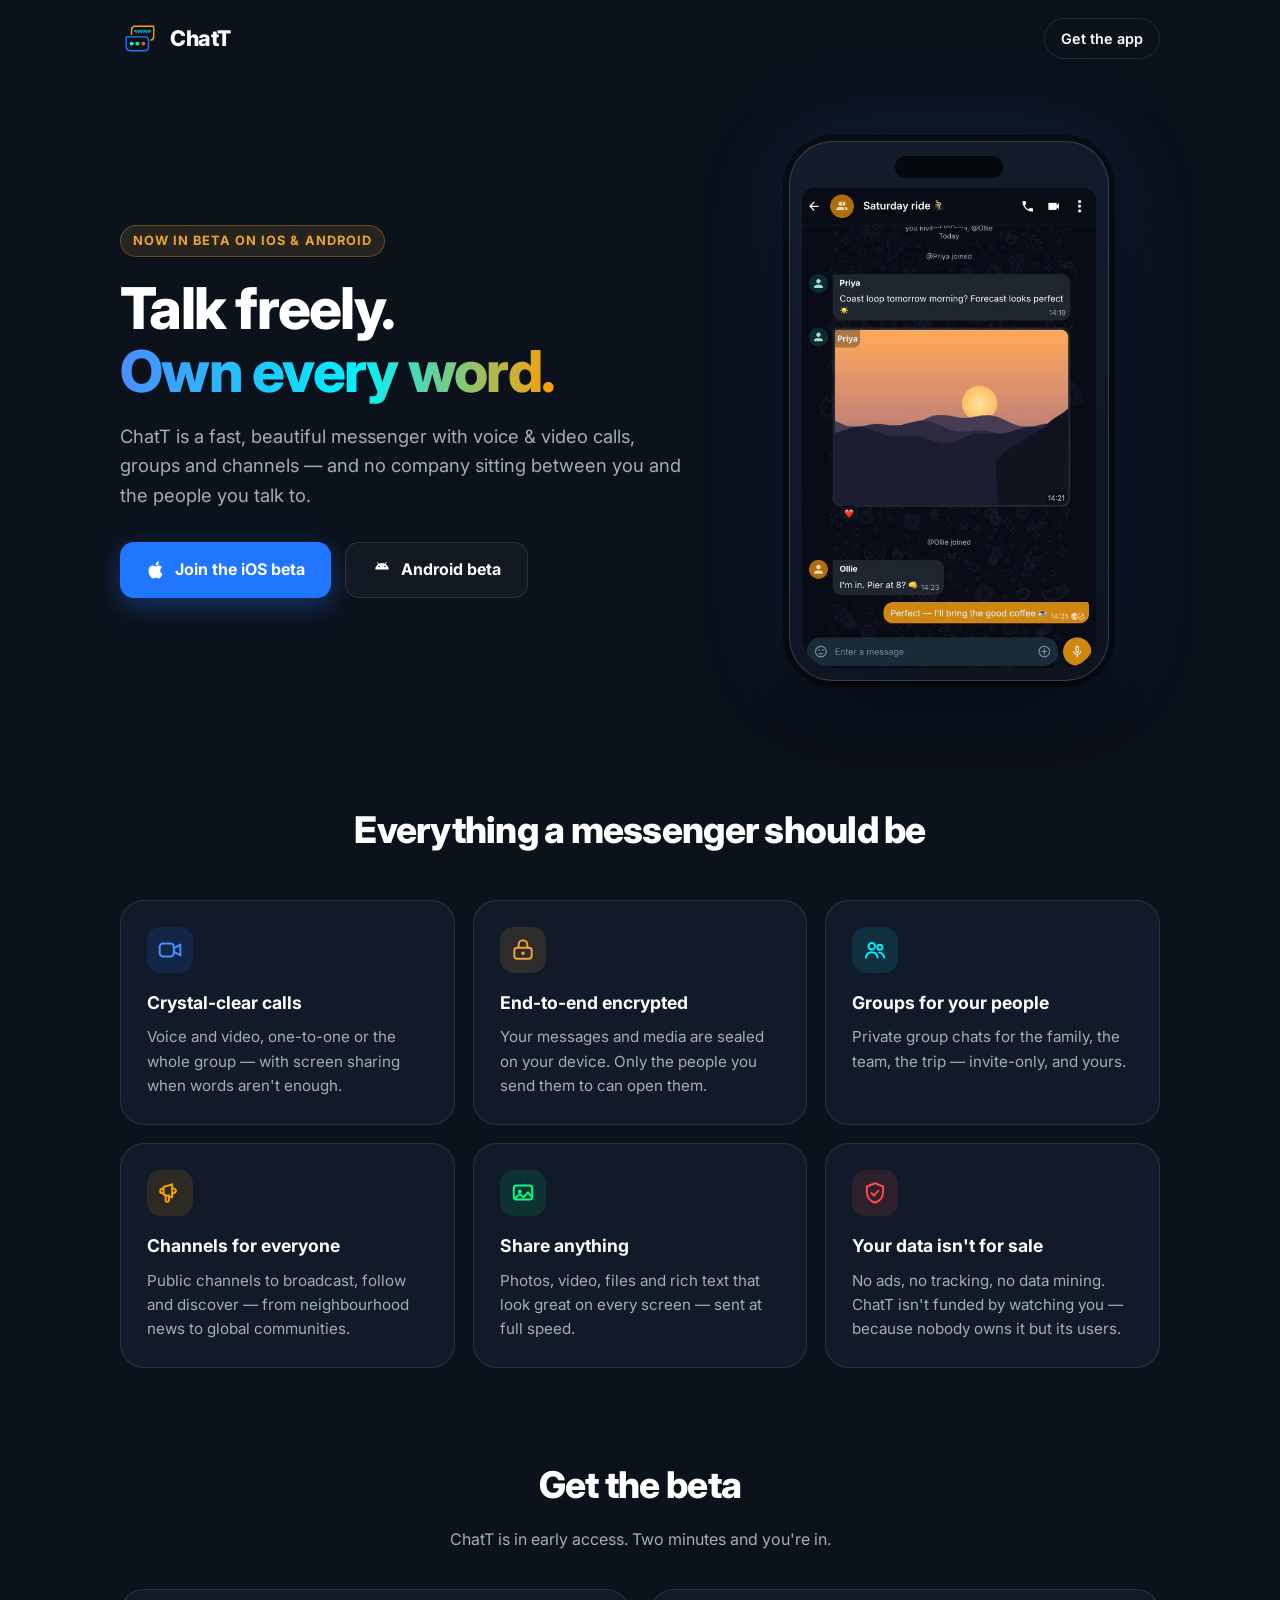
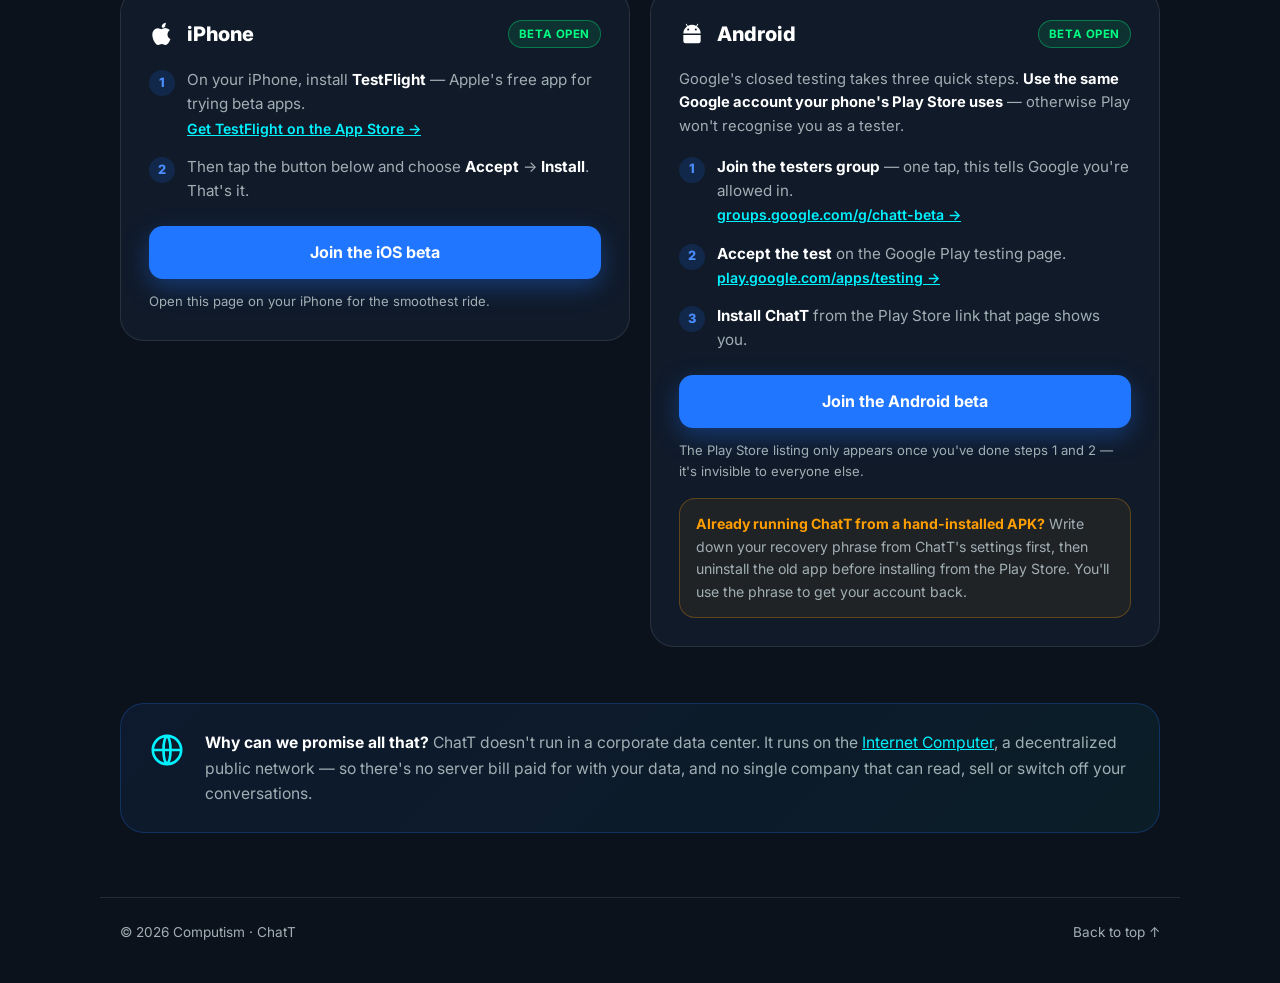
==== commit 1fb20b25: "Hero: replace CSS chat mockup with real app screenshot Staged a group conversation in the local dev " ====
--- a/index.html
+++ b/index.html
@@ -52,54 +52,11 @@
         </a>
       </div>    </div>
 
-    <!-- ============ PHONE MOCKUP ============ -->
+    <!-- ============ PHONE ============ -->
     <div class="hero-visual" aria-hidden="true">
       <div class="phone">
         <div class="phone-notch"></div>
-        <div class="chat-header">
-          <div class="avatar av-gold">S</div>
-          <div class="chat-title">
-            <strong>Saturday ride 🚴</strong>
-            <span>5 members</span>
-          </div>
-          <svg class="call-icons" viewBox="0 0 48 20"><path d="M4 4c5 8 9 8 14 0" stroke="#00F2FF" stroke-width="2.4" fill="none" stroke-linecap="round" transform="translate(0,4)"/><rect x="28" y="4" width="12" height="12" rx="3" fill="none" stroke="#a1afb4" stroke-width="2"/><path d="M40 8l5-3v10l-5-3z" fill="#a1afb4"/></svg>
-        </div>
-        <div class="call-banner">
-          <span class="pulse-dot"></span> Voice call · 00:42
-          <svg viewBox="0 0 60 14" class="wave"><path d="M2 7 C4 1,6 1,8 7 S12 13,14 7 S18 1,20 7 S24 13,26 7 S30 1,32 7 S36 13,38 7 S42 1,44 7 S48 13,50 7 S54 1,56 7" stroke="#00F2FF" stroke-width="2" fill="none" stroke-linecap="round"/></svg>
-        </div>
-        <div class="chat-scroll">
-          <div class="msg received">
-            <div class="avatar av-blue">M</div>
-            <div class="bubble">Anyone up for the coast loop tomorrow? ☀️</div>
-          </div>
-          <div class="msg received">
-            <div class="avatar av-coral">J</div>
-            <div class="bubble">In. Meet at the pier, 8am?</div>
-          </div>
-          <div class="msg sent">
-            <div class="bubble">Perfect — I'll bring the good coffee ☕</div>
-          </div>
-          <div class="msg received">
-            <div class="avatar av-blue">M</div>
-            <div class="bubble bubble-img">
-              <svg viewBox="0 0 200 110"><defs><linearGradient id="pic" x1="0" y1="0" x2="1" y2="1"><stop offset="0" stop-color="#2176FF"/><stop offset=".55" stop-color="#0e3f8a"/><stop offset="1" stop-color="#FF9E00"/></linearGradient></defs><rect width="200" height="110" fill="url(#pic)"/><circle cx="150" cy="30" r="14" fill="#FFD98A"/><path d="M0 82 L48 44 L86 74 L128 38 L200 88 L200 110 L0 110 Z" fill="#0C121C" opacity=".55"/></svg>
-            </div>
-          </div>
-          <div class="msg sent">
-            <div class="bubble">😍 that's the route</div>
-          </div>
-          <div class="msg received typing">
-            <div class="avatar av-coral">J</div>
-            <div class="bubble bubble-typing">
-              <span class="dot d1"></span><span class="dot d2"></span><span class="dot d3"></span>
-            </div>
-          </div>
-        </div>
-        <div class="chat-input">
-          <div class="fake-field">Message</div>
-          <div class="send-btn"><svg viewBox="0 0 24 24"><path d="M3 12l18-8-7 18-2.5-7.5L3 12z" fill="#fff"/></svg></div>
-        </div>
+        <img class="phone-shot" src="assets/app-chat.jpg" alt="" width="500" height="817" />
       </div>
     </div>
   </section>
--- a/styles.css
+++ b/styles.css
@@ -188,146 +188,19 @@
   height: 22px;
   background: #05080d;
   border-radius: 999px;
-  margin: 0 auto 12px;
-}
-
-.chat-header {
-  display: flex;
-  align-items: center;
-  gap: 10px;
-  padding: 8px 10px;
-}
-
-.chat-title { flex: 1; line-height: 1.25; }
-.chat-title strong { display: block; font-size: 0.9rem; }
-.chat-title span { font-size: 0.72rem; color: var(--text-2); }
-.call-icons { width: 52px; height: 22px; }
-
-.avatar {
-  width: 32px;
-  height: 32px;
-  border-radius: 50%;
-  display: flex;
-  align-items: center;
-  justify-content: center;
-  font-size: 0.8rem;
-  font-weight: 700;
-  color: #0c121c;
-  flex: none;
-}
-.av-gold { background: var(--gold); }
-.av-blue { background: var(--blue-bright); }
-.av-coral { background: #e3655b; }
-
-.call-banner {
-  display: flex;
-  align-items: center;
-  gap: 8px;
-  margin: 4px 6px 8px;
-  padding: 7px 12px;
-  border-radius: 12px;
-  background: rgba(0, 242, 255, 0.08);
-  border: 1px solid rgba(0, 242, 255, 0.25);
-  font-size: 0.75rem;
-  font-weight: 600;
-  color: var(--cyan);
-}
-.call-banner .wave { width: 56px; height: 14px; margin-left: auto; }
-
-.pulse-dot {
-  width: 7px;
-  height: 7px;
-  border-radius: 50%;
-  background: var(--green);
-  animation: pulse 1.6s ease-in-out infinite;
-}
-
-@keyframes pulse {
-  0%, 100% { opacity: 1; }
-  50% { opacity: 0.35; }
-}
-
-.chat-scroll {
-  display: flex;
-  flex-direction: column;
-  gap: 9px;
-  padding: 4px 6px 12px;
-}
-
-.msg { display: flex; align-items: flex-end; gap: 7px; }
-.msg .avatar { width: 24px; height: 24px; font-size: 0.65rem; }
-.msg.sent { justify-content: flex-end; }
-
-.bubble {
-  max-width: 76%;
-  padding: 8px 12px;
-  border-radius: 16px;
-  font-size: 0.82rem;
-  line-height: 1.45;
-  background: var(--surface-2);
-  border-bottom-left-radius: 5px;
-}
-
-.msg.sent .bubble {
-  background: linear-gradient(135deg, var(--gold-deep), var(--gold));
-  color: #14100a;
-  font-weight: 500;
-  border-bottom-left-radius: 16px;
-  border-bottom-right-radius: 5px;
-}
-
-.bubble-img { padding: 4px; overflow: hidden; }
-.bubble-img svg { display: block; border-radius: 12px; width: 190px; }
-
-.bubble-typing { display: flex; gap: 5px; padding: 11px 14px; }
-.dot {
-  width: 7px;
-  height: 7px;
-  border-radius: 50%;
-  animation: bounce 1.2s ease-in-out infinite;
-}
-.d1 { background: var(--cyan); }
-.d2 { background: var(--green); animation-delay: 0.15s; }
-.d3 { background: var(--coral); animation-delay: 0.3s; }
-
-@keyframes bounce {
-  0%, 60%, 100% { transform: translateY(0); }
-  30% { transform: translateY(-4px); }
+  margin: 0 auto 10px;
+}
+
+.phone-shot {
+  display: block;
+  width: 100%;
+  height: auto;
+  border-radius: 12px 12px 32px 32px;
 }
 
 @media (prefers-reduced-motion: reduce) {
-  .pulse-dot, .dot { animation: none; }
   html { scroll-behavior: auto; }
 }
-
-.chat-input {
-  display: flex;
-  align-items: center;
-  gap: 8px;
-  padding: 6px 6px 4px;
-}
-
-.fake-field {
-  flex: 1;
-  background: var(--surface-1);
-  border: 1px solid var(--line);
-  border-radius: 999px;
-  padding: 8px 14px;
-  font-size: 0.8rem;
-  color: var(--text-2);
-}
-
-.send-btn {
-  width: 34px;
-  height: 34px;
-  border-radius: 50%;
-  background: var(--blue);
-  display: flex;
-  align-items: center;
-  justify-content: center;
-  flex: none;
-}
-.send-btn svg { width: 16px; height: 16px; }
 
 /* ============ features ============ */
 .features { padding: 24px 0 64px; }
